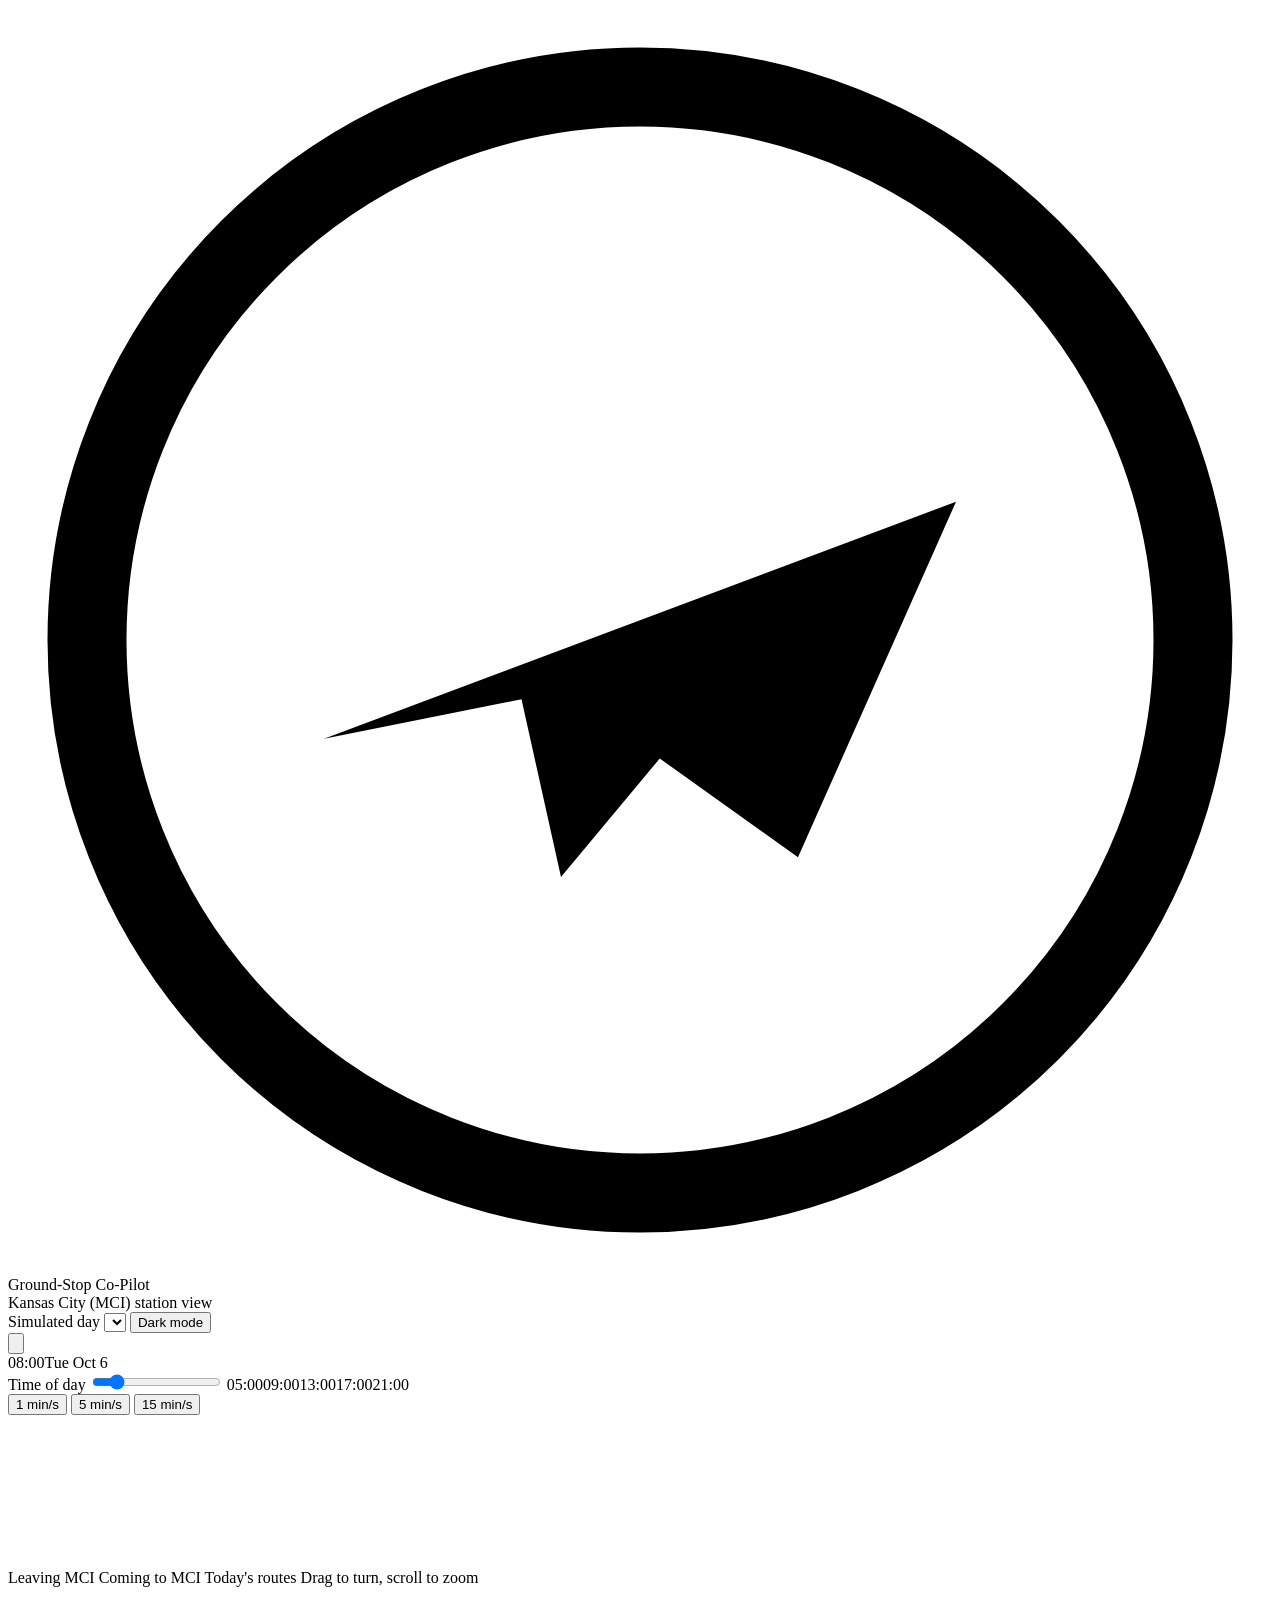
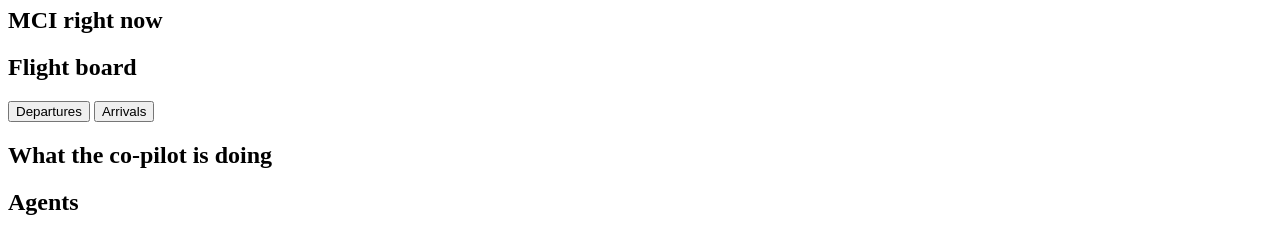
==== frontend/index.html @ 4ee426e0 "Front end step 0: command map on a normal day Read-only API (FastAPI) serving one simulated day, and" ====
<!doctype html>
<html lang="en">
<head>
<meta charset="utf-8">
<meta name="viewport" content="width=device-width, initial-scale=1">
<title>Ground-Stop Co-Pilot</title>
<link rel="preconnect" href="https://fonts.googleapis.com">
<link rel="stylesheet" href="https://fonts.googleapis.com/css2?family=Atkinson+Hyperlegible:wght@400;700&family=Barlow+Semi+Condensed:wght@500;600;700&display=swap">
<link rel="stylesheet" href="/styles.css">
<script>
  try { const s = localStorage.getItem('gsc-theme'); if (s) document.documentElement.dataset.theme = s; } catch (e) {}
</script>
</head>
<body>
<header class="topbar">
  <div class="brand">
    <svg class="brand-mark" viewBox="0 0 32 32" aria-hidden="true"><circle cx="16" cy="16" r="14" fill="none" stroke="currentColor" stroke-width="2"/><path d="M8 18.5l16-6-4 9-3.5-2.5-2.5 3-1-4.5z" fill="currentColor"/></svg>
    <div>
      <div class="brand-name">Ground-Stop Co-Pilot</div>
      <div class="brand-sub">Kansas City (MCI) station view</div>
    </div>
  </div>
  <div class="topbar-right">
    <label class="field">
      <span class="field-label">Simulated day</span>
      <select id="run"></select>
    </label>
    <button id="theme" class="btn ghost" type="button" aria-label="Switch between light and dark mode">Dark mode</button>
  </div>
</header>

<section class="playbar" aria-label="Replay controls">
  <button id="play" class="btn primary play" type="button" aria-label="Play">
    <svg id="play-icon" viewBox="0 0 24 24" aria-hidden="true"><path d="M8 5v14l11-7z" fill="currentColor"/></svg>
  </button>
  <div class="clock"><span id="clock">08:00</span><span class="clock-sub" id="date">Tue Oct 6</span></div>
  <label class="slider">
    <span class="sr-only">Time of day</span>
    <input id="time" type="range" min="300" max="1439" step="1" value="480">
    <span class="ticks" aria-hidden="true"><span>05:00</span><span>09:00</span><span>13:00</span><span>17:00</span><span>21:00</span></span>
  </label>
  <div class="speed" role="group" aria-label="Replay speed">
    <button class="btn chip" data-speed="1" type="button">1 min/s</button>
    <button class="btn chip active" data-speed="5" type="button">5 min/s</button>
    <button class="btn chip" data-speed="15" type="button">15 min/s</button>
  </div>
</section>

<main class="layout">
  <section class="card map-card" aria-label="Network map">
    <div class="map-status" id="status-chips"></div>
    <canvas id="map" aria-label="Map of today's flights to and from Kansas City" role="img"></canvas>
    <div id="tooltip" class="tooltip" hidden></div>
    <div class="map-legend">
      <span><i class="lg lg-out"></i>Leaving MCI</span>
      <span><i class="lg lg-in"></i>Coming to MCI</span>
      <span><i class="lg lg-route"></i>Today's routes</span>
      <span class="hint">Drag to turn, scroll to zoom</span>
    </div>
  </section>

  <aside class="side">
    <section class="card" aria-label="MCI right now">
      <h2>MCI right now</h2>
      <div class="stats" id="stats"></div>
    </section>
    <section class="card board-card" aria-label="Flight board">
      <div class="board-head">
        <h2>Flight board</h2>
        <div class="tabs" role="tablist">
          <button class="tab active" role="tab" aria-selected="true" data-board="dep" type="button">Departures</button>
          <button class="tab" role="tab" aria-selected="false" data-board="arr" type="button">Arrivals</button>
        </div>
      </div>
      <div class="board-wrap"><table class="board" id="board"></table></div>
    </section>
  </aside>

  <section class="card feed-card" aria-label="Co-pilot activity">
    <div class="feed-head">
      <h2>What the co-pilot is doing</h2>
      <span class="muted" id="queue-note"></span>
    </div>
    <ol class="feed" id="feed"></ol>
  </section>

  <section class="card agents-card" aria-label="Agents">
    <h2>Agents</h2>
    <div class="agents" id="agents"></div>
  </section>
</main>

<script type="module" src="/app.js"></script>
</body>
</html>
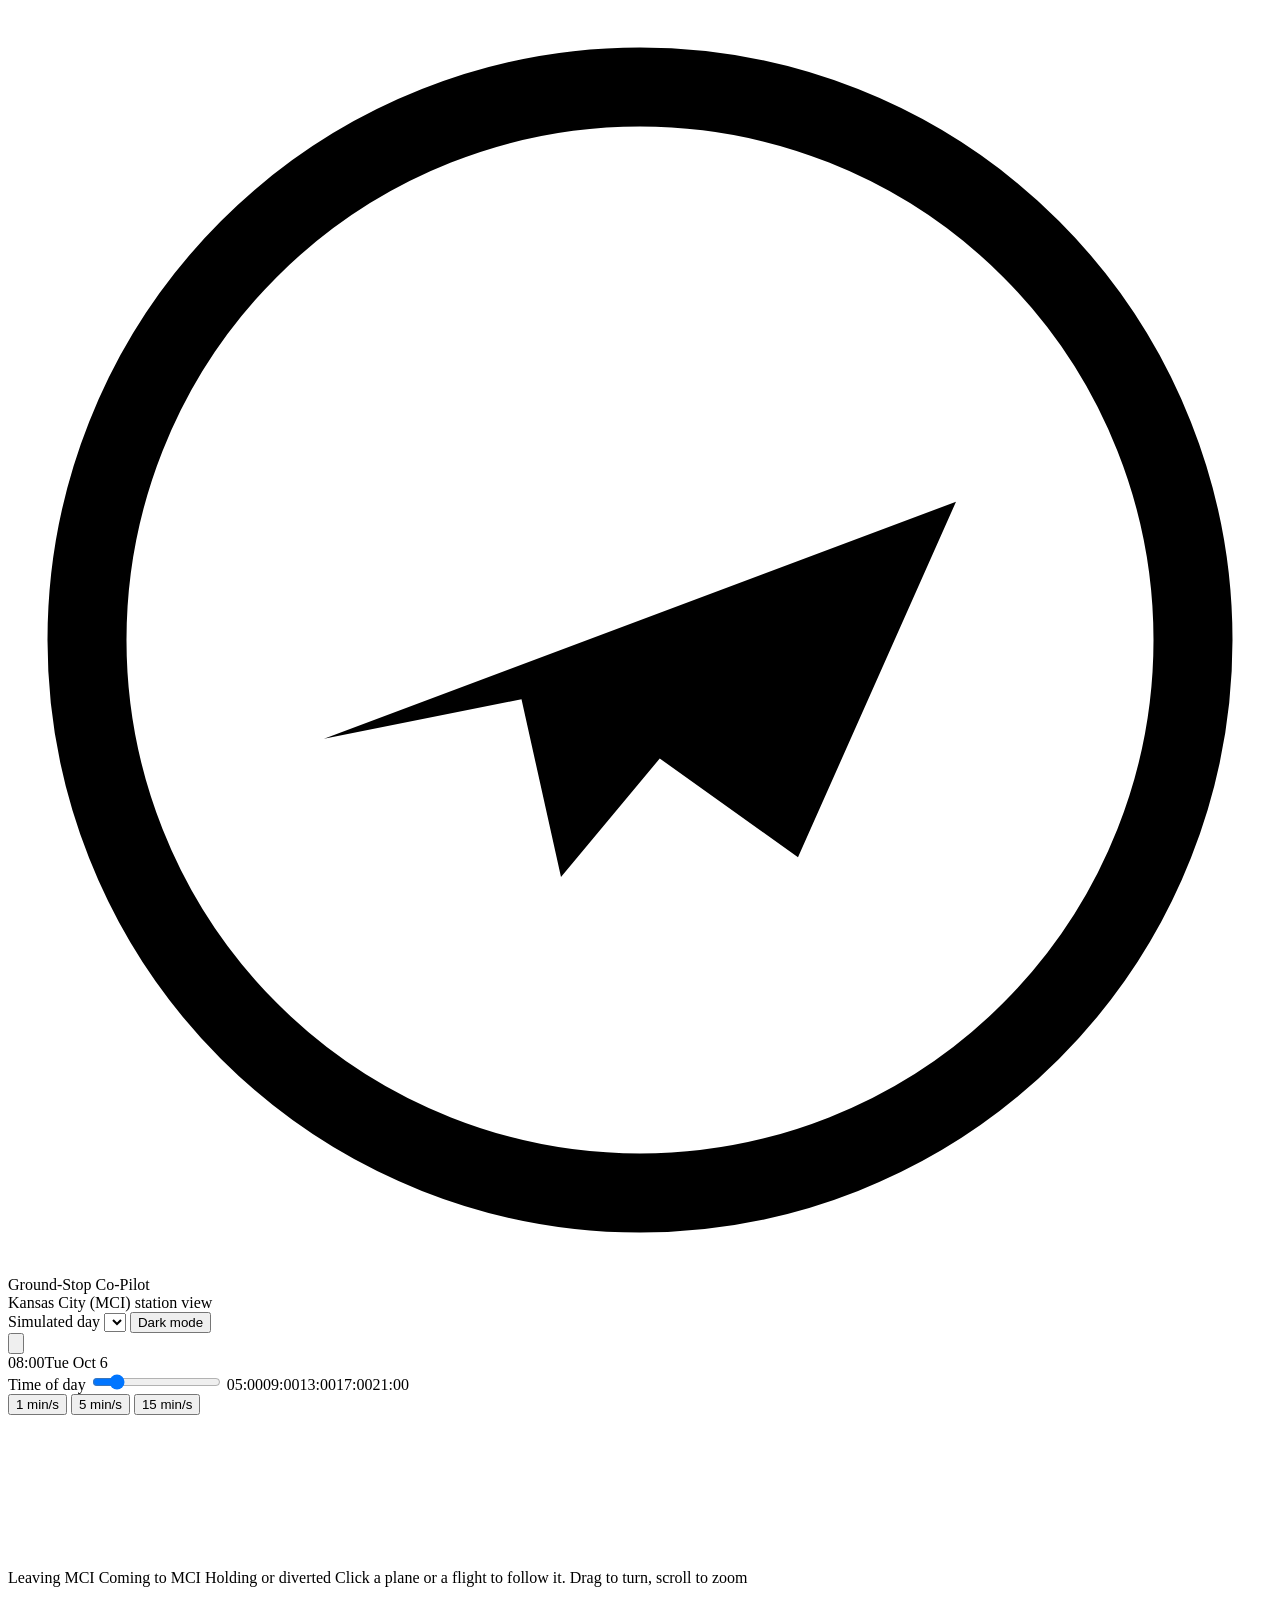
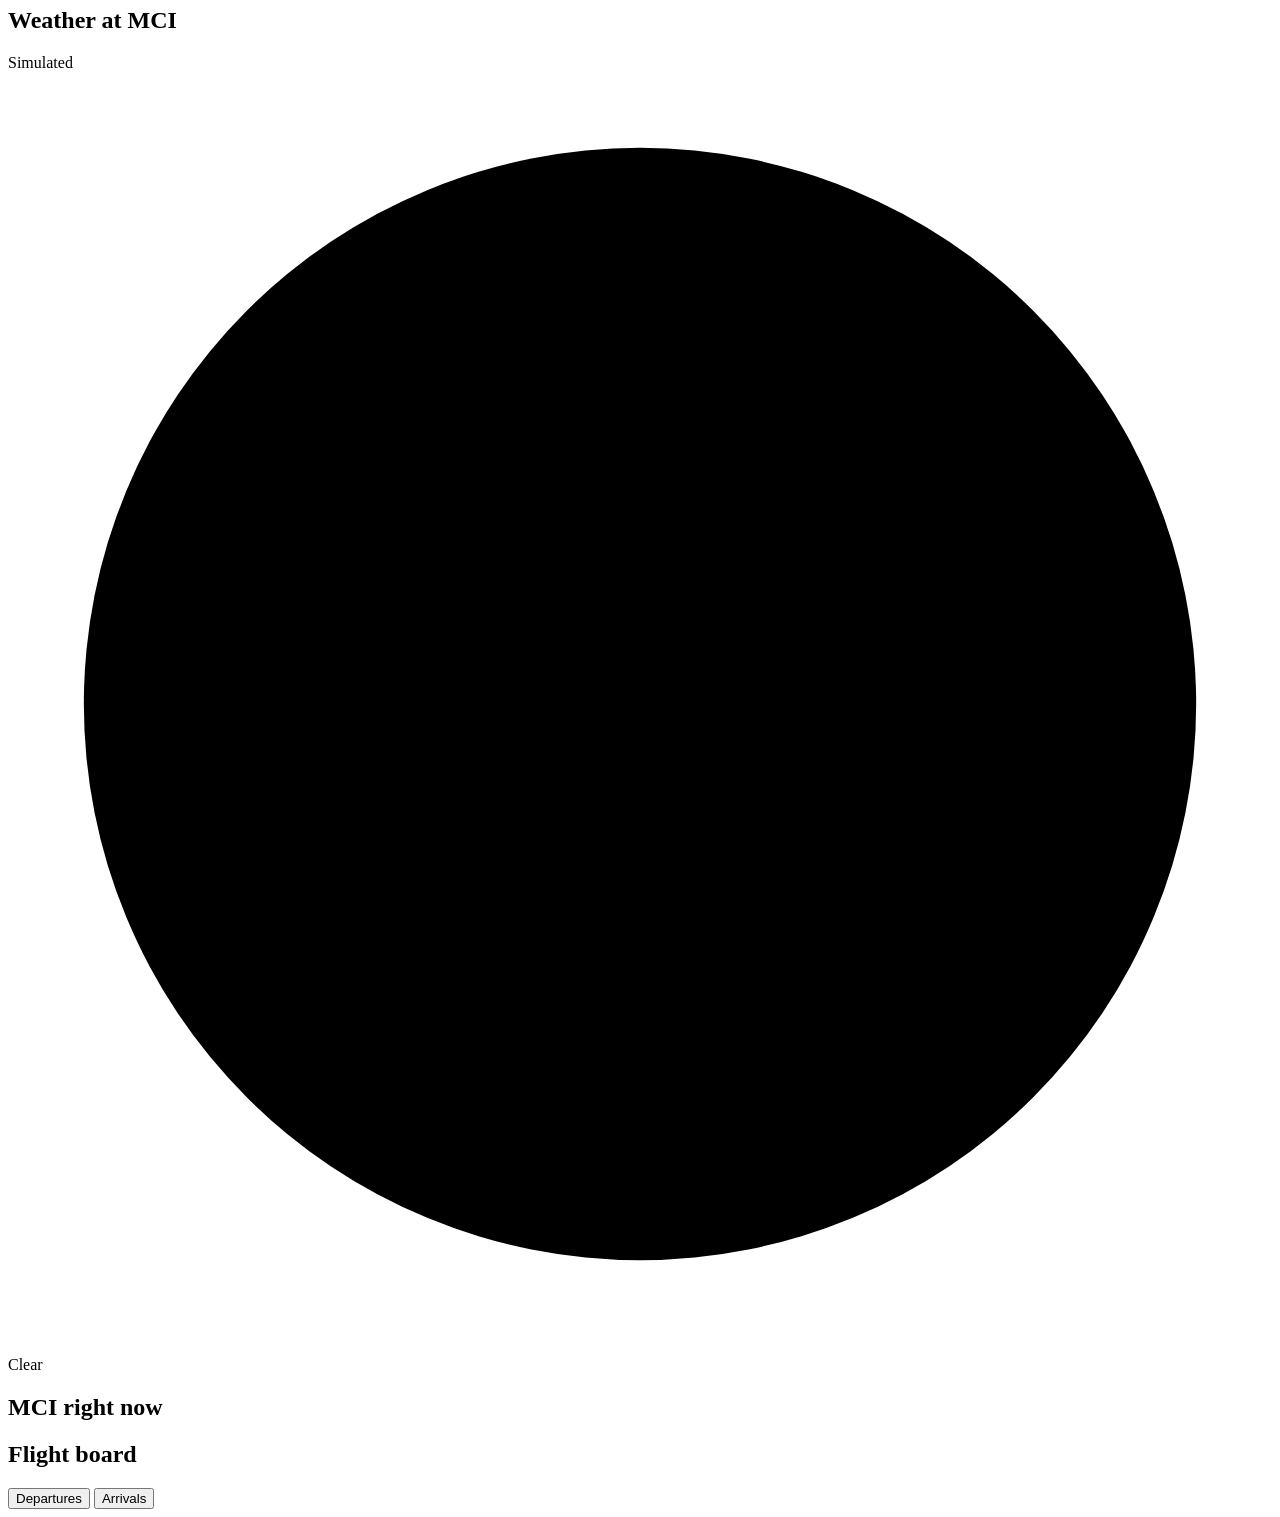
==== commit f735b781: "Front end steps 0 fixes and 1-2: storm arrives, Situation's picture, flight tracker - Remove the act" ====
--- a/frontend/index.html
+++ b/frontend/index.html
@@ -46,20 +46,51 @@
   </div>
 </section>
 
+<section id="alert" class="alert" aria-live="polite" hidden></section>
+
 <main class="layout">
   <section class="card map-card" aria-label="Network map">
-    <div class="map-status" id="status-chips"></div>
+    <div class="map-top">
+      <div class="map-status" id="status-chips"></div>
+      <div class="agent-strip" id="agent-strip" aria-label="Co-pilot agents"></div>
+    </div>
     <canvas id="map" aria-label="Map of today's flights to and from Kansas City" role="img"></canvas>
     <div id="tooltip" class="tooltip" hidden></div>
+    <div id="tracker" class="tracker" aria-live="polite" hidden></div>
     <div class="map-legend">
       <span><i class="lg lg-out"></i>Leaving MCI</span>
       <span><i class="lg lg-in"></i>Coming to MCI</span>
-      <span><i class="lg lg-route"></i>Today's routes</span>
-      <span class="hint">Drag to turn, scroll to zoom</span>
+      <span><i class="lg lg-warn"></i>Holding or diverted</span>
+      <span class="hint">Click a plane or a flight to follow it. Drag to turn, scroll to zoom</span>
     </div>
   </section>
 
   <aside class="side">
+    <section class="card wx-card" id="wx-card" aria-label="Weather at MCI">
+      <div class="card-head">
+        <h2>Weather at MCI</h2>
+        <span class="tag" title="The simulator has no weather readings. This picture follows the day's events only, and no agent uses it.">Simulated</span>
+      </div>
+      <div class="wx-body">
+        <svg id="wx-dial" class="wx-dial" viewBox="0 0 100 100" role="img" aria-label="Wind direction">
+          <circle cx="50" cy="50" r="44" class="dial-ring"/>
+          <g class="dial-ticks">
+            <path d="M50 8v8M50 84v8M8 50h8M84 50h8"/>
+          </g>
+          <text x="50" y="27" class="dial-n">N</text>
+          <text x="76" y="54" class="dial-l">E</text>
+          <text x="50" y="81" class="dial-l">S</text>
+          <text x="24" y="54" class="dial-l">W</text>
+          <g id="wx-arrow"><path class="dial-arrow" d="M50 18l9 22h-6v32h-6V40h-6z"/></g>
+          <circle cx="50" cy="50" r="4" class="dial-hub"/>
+        </svg>
+        <div class="wx-text">
+          <p class="wx-cond" id="wx-cond">Clear</p>
+          <p class="wx-trend" id="wx-trend"></p>
+          <dl class="wx-facts" id="wx-facts"></dl>
+        </div>
+      </div>
+    </section>
     <section class="card" aria-label="MCI right now">
       <h2>MCI right now</h2>
       <div class="stats" id="stats"></div>
@@ -75,19 +106,6 @@
       <div class="board-wrap"><table class="board" id="board"></table></div>
     </section>
   </aside>
-
-  <section class="card feed-card" aria-label="Co-pilot activity">
-    <div class="feed-head">
-      <h2>What the co-pilot is doing</h2>
-      <span class="muted" id="queue-note"></span>
-    </div>
-    <ol class="feed" id="feed"></ol>
-  </section>
-
-  <section class="card agents-card" aria-label="Agents">
-    <h2>Agents</h2>
-    <div class="agents" id="agents"></div>
-  </section>
 </main>
 
 <script type="module" src="/app.js"></script>
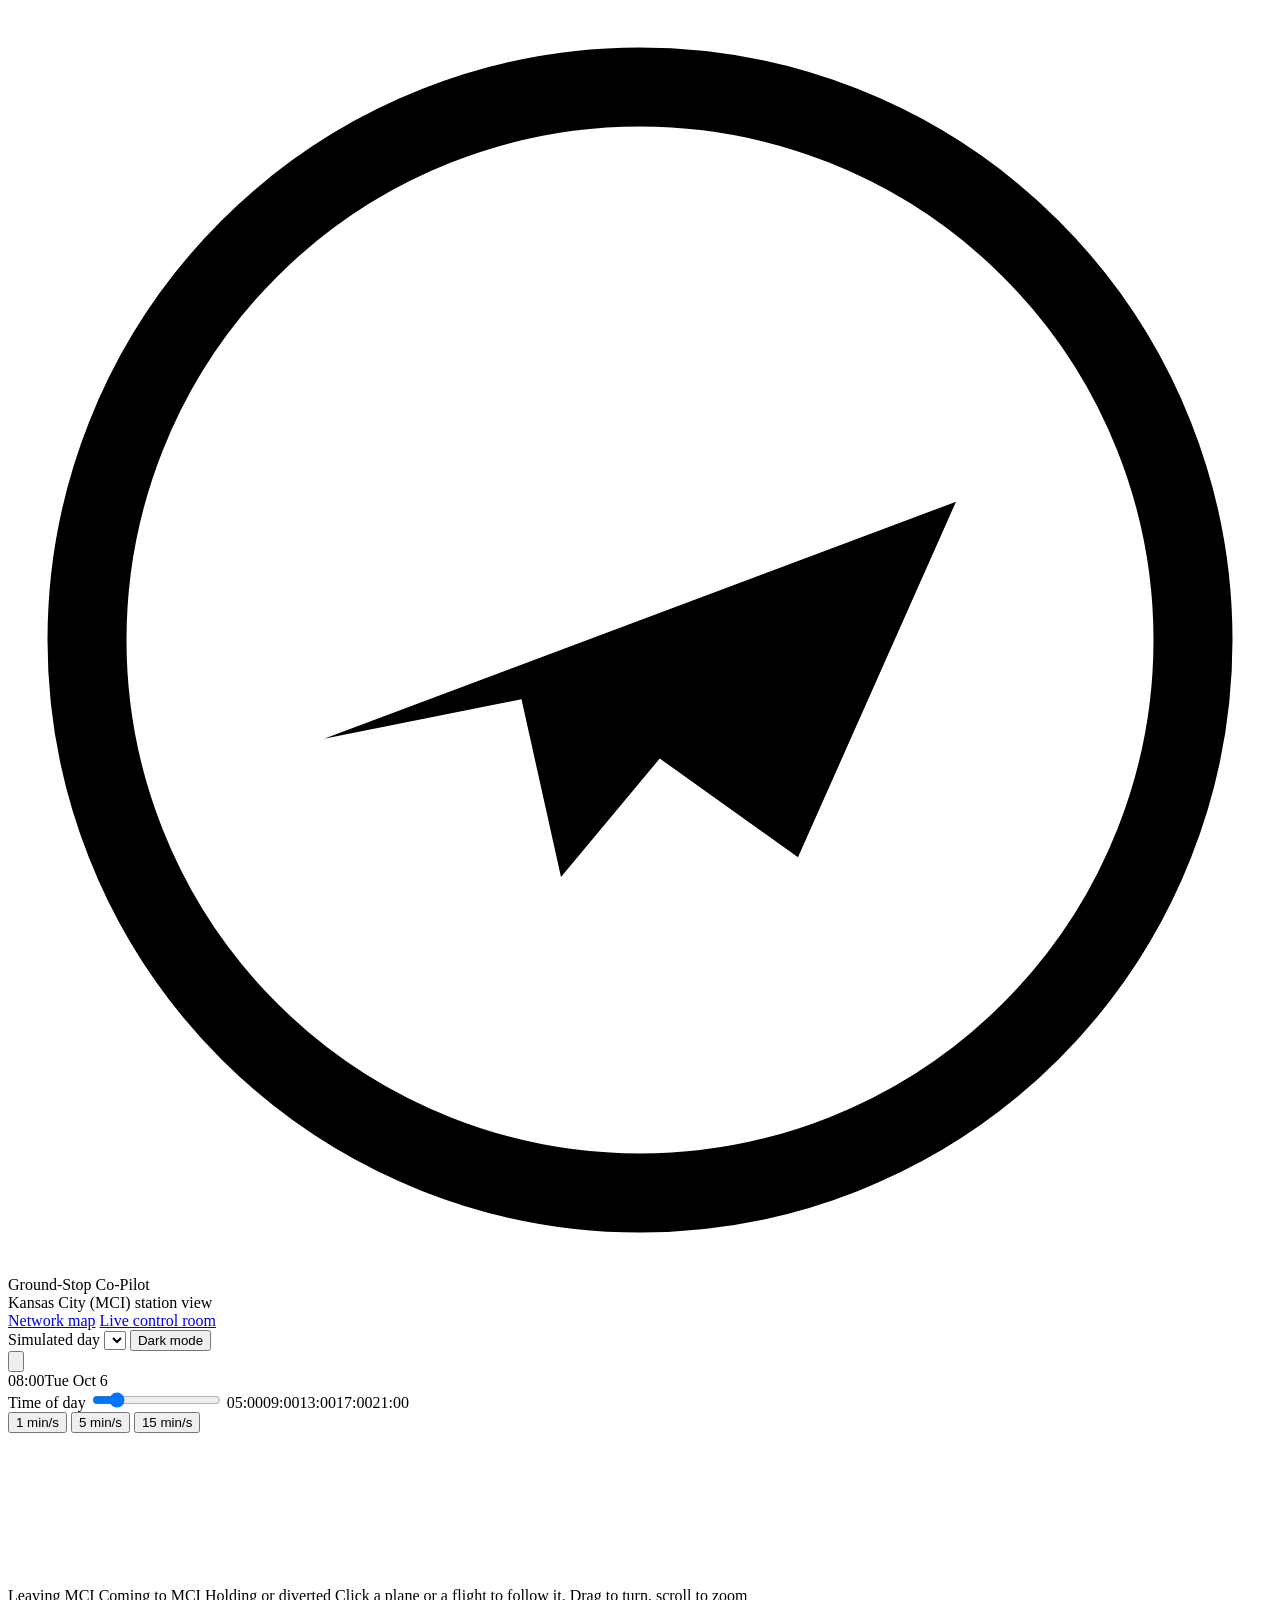
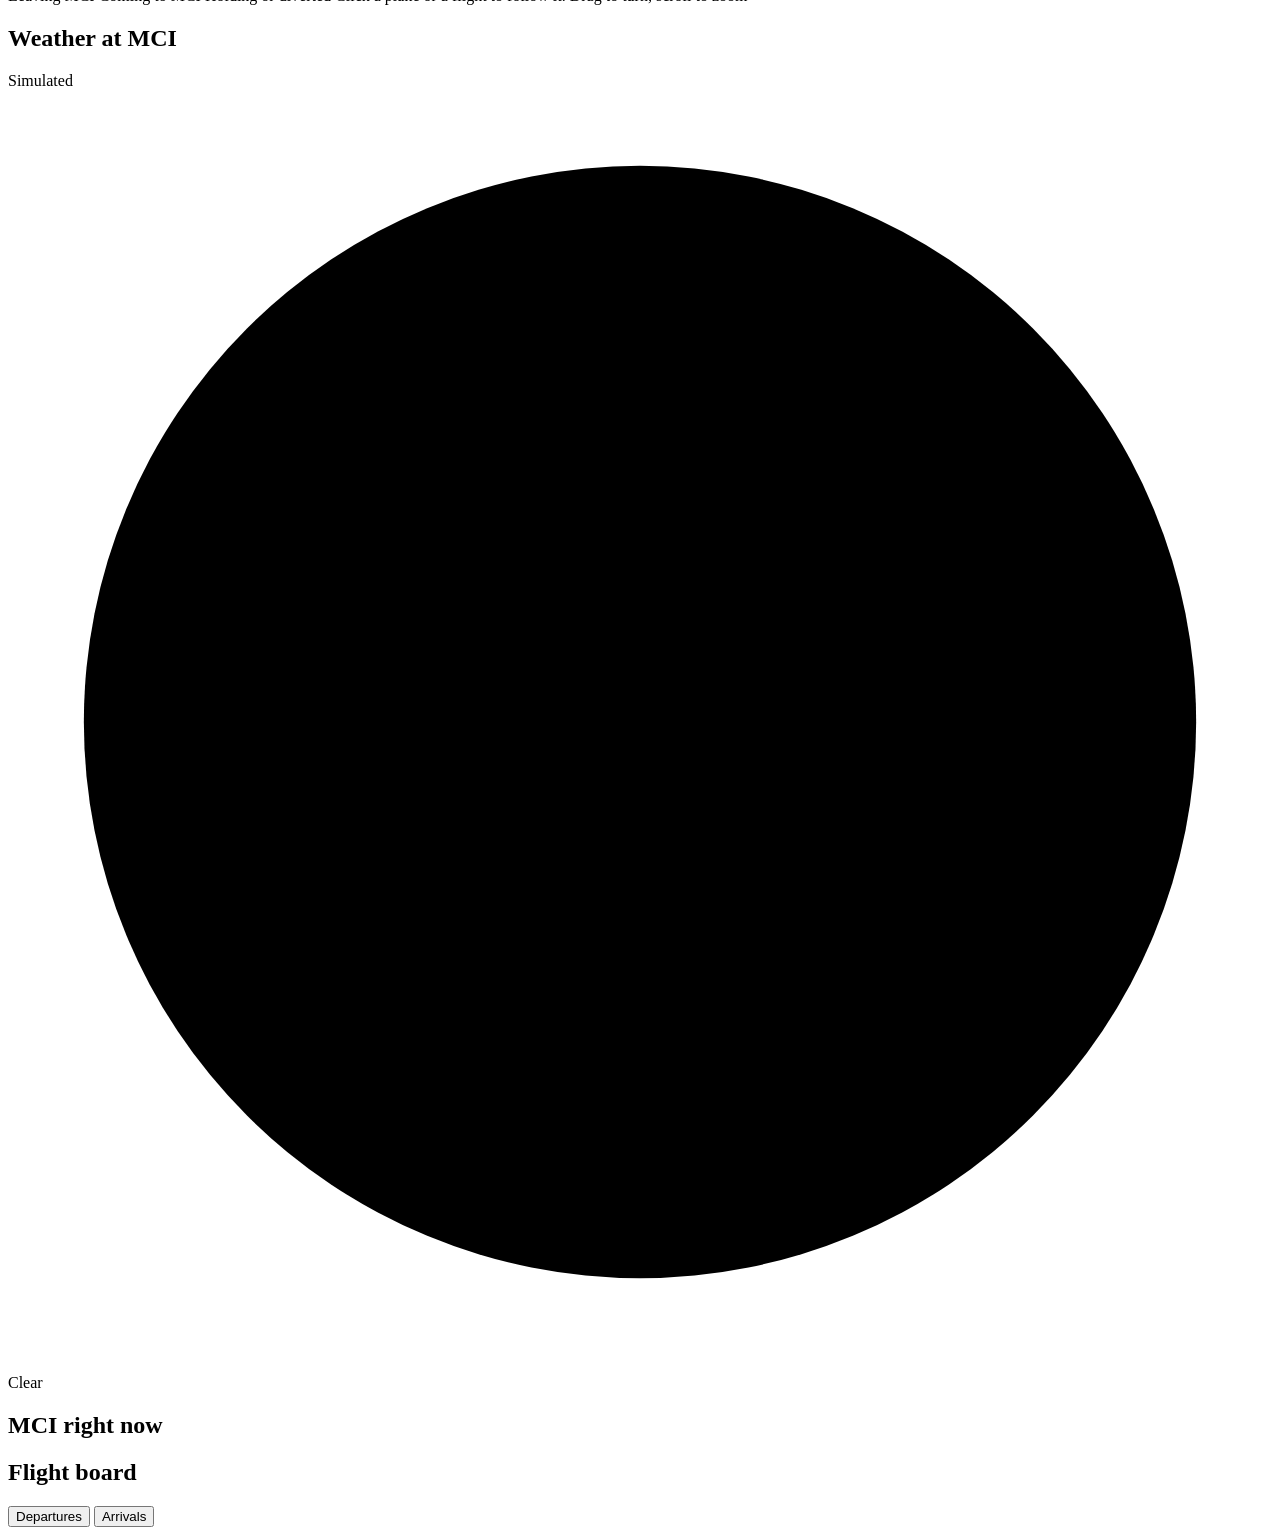
==== commit 49433598: "Live control room: human-in-the-loop page (front end) - live.html: start a day, priority queue, deci" ====
--- a/frontend/index.html
+++ b/frontend/index.html
@@ -7,6 +7,7 @@
 <link rel="preconnect" href="https://fonts.googleapis.com">
 <link rel="stylesheet" href="https://fonts.googleapis.com/css2?family=Atkinson+Hyperlegible:wght@400;700&family=Barlow+Semi+Condensed:wght@500;600;700&display=swap">
 <link rel="stylesheet" href="/styles.css">
+<link rel="stylesheet" href="/live.css">
 <script>
   try { const s = localStorage.getItem('gsc-theme'); if (s) document.documentElement.dataset.theme = s; } catch (e) {}
 </script>
@@ -20,6 +21,10 @@
       <div class="brand-sub">Kansas City (MCI) station view</div>
     </div>
   </div>
+  <nav class="pages" aria-label="Pages">
+    <a href="/" aria-current="page">Network map</a>
+    <a href="/live.html">Live control room</a>
+  </nav>
   <div class="topbar-right">
     <label class="field">
       <span class="field-label">Simulated day</span>
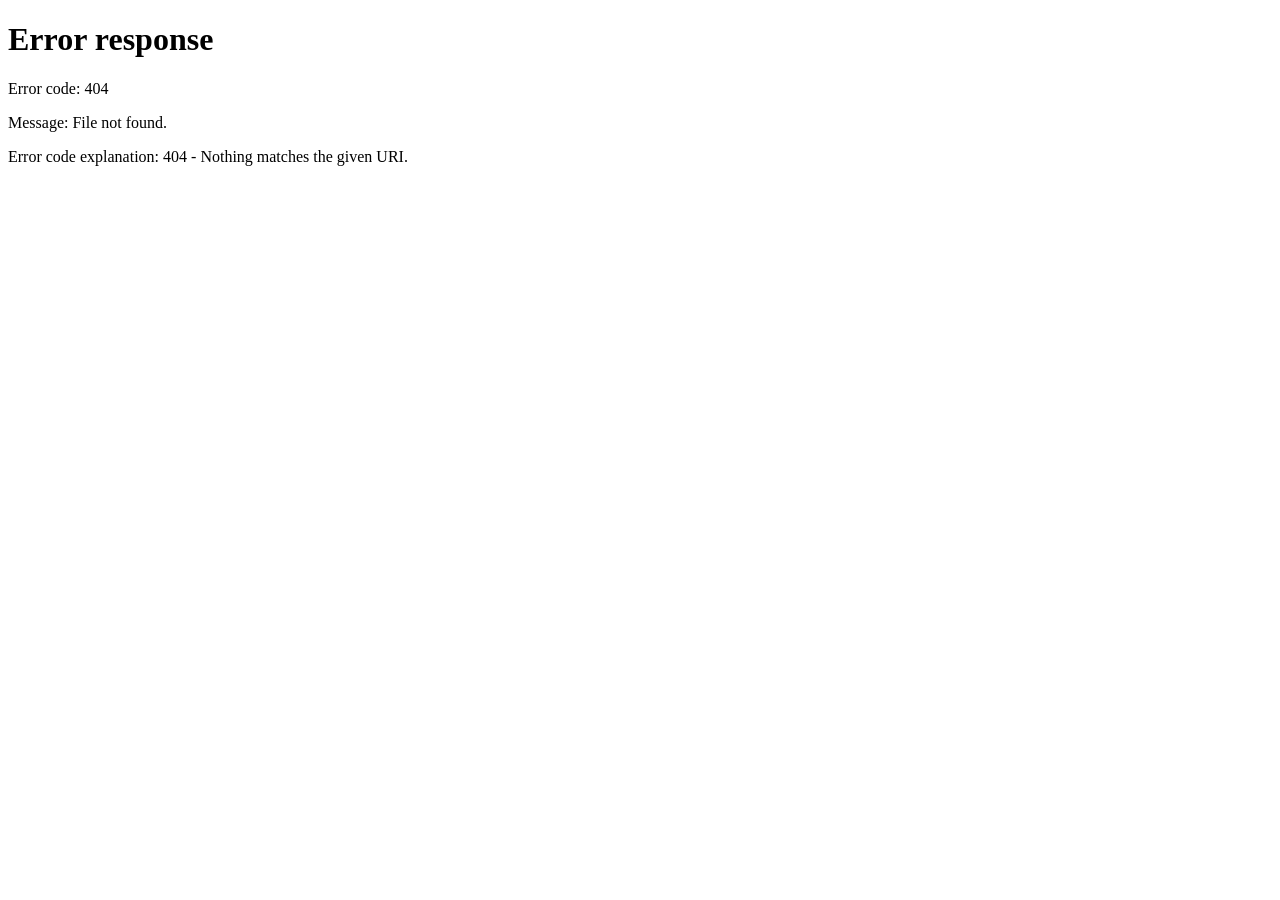
==== commit 7230b49b: "One app: MCI Ops Co-Pilot - Operations tab replaces the separate map page: map with storm, rain and " ====
--- a/frontend/index.html
+++ b/frontend/index.html
@@ -2,117 +2,8 @@
 <html lang="en">
 <head>
 <meta charset="utf-8">
-<meta name="viewport" content="width=device-width, initial-scale=1">
-<title>Ground-Stop Co-Pilot</title>
-<link rel="preconnect" href="https://fonts.googleapis.com">
-<link rel="stylesheet" href="https://fonts.googleapis.com/css2?family=Atkinson+Hyperlegible:wght@400;700&family=Barlow+Semi+Condensed:wght@500;600;700&display=swap">
-<link rel="stylesheet" href="/styles.css">
-<link rel="stylesheet" href="/live.css">
-<script>
-  try { const s = localStorage.getItem('gsc-theme'); if (s) document.documentElement.dataset.theme = s; } catch (e) {}
-</script>
+<meta http-equiv="refresh" content="0; url=/live.html">
+<title>MCI Ops Co-Pilot</title>
 </head>
-<body>
-<header class="topbar">
-  <div class="brand">
-    <svg class="brand-mark" viewBox="0 0 32 32" aria-hidden="true"><circle cx="16" cy="16" r="14" fill="none" stroke="currentColor" stroke-width="2"/><path d="M8 18.5l16-6-4 9-3.5-2.5-2.5 3-1-4.5z" fill="currentColor"/></svg>
-    <div>
-      <div class="brand-name">Ground-Stop Co-Pilot</div>
-      <div class="brand-sub">Kansas City (MCI) station view</div>
-    </div>
-  </div>
-  <nav class="pages" aria-label="Pages">
-    <a href="/" aria-current="page">Network map</a>
-    <a href="/live.html">Live control room</a>
-  </nav>
-  <div class="topbar-right">
-    <label class="field">
-      <span class="field-label">Simulated day</span>
-      <select id="run"></select>
-    </label>
-    <button id="theme" class="btn ghost" type="button" aria-label="Switch between light and dark mode">Dark mode</button>
-  </div>
-</header>
-
-<section class="playbar" aria-label="Replay controls">
-  <button id="play" class="btn primary play" type="button" aria-label="Play">
-    <svg id="play-icon" viewBox="0 0 24 24" aria-hidden="true"><path d="M8 5v14l11-7z" fill="currentColor"/></svg>
-  </button>
-  <div class="clock"><span id="clock">08:00</span><span class="clock-sub" id="date">Tue Oct 6</span></div>
-  <label class="slider">
-    <span class="sr-only">Time of day</span>
-    <input id="time" type="range" min="300" max="1439" step="1" value="480">
-    <span class="ticks" aria-hidden="true"><span>05:00</span><span>09:00</span><span>13:00</span><span>17:00</span><span>21:00</span></span>
-  </label>
-  <div class="speed" role="group" aria-label="Replay speed">
-    <button class="btn chip" data-speed="1" type="button">1 min/s</button>
-    <button class="btn chip active" data-speed="5" type="button">5 min/s</button>
-    <button class="btn chip" data-speed="15" type="button">15 min/s</button>
-  </div>
-</section>
-
-<section id="alert" class="alert" aria-live="polite" hidden></section>
-
-<main class="layout">
-  <section class="card map-card" aria-label="Network map">
-    <div class="map-top">
-      <div class="map-status" id="status-chips"></div>
-      <div class="agent-strip" id="agent-strip" aria-label="Co-pilot agents"></div>
-    </div>
-    <canvas id="map" aria-label="Map of today's flights to and from Kansas City" role="img"></canvas>
-    <div id="tooltip" class="tooltip" hidden></div>
-    <div id="tracker" class="tracker" aria-live="polite" hidden></div>
-    <div class="map-legend">
-      <span><i class="lg lg-out"></i>Leaving MCI</span>
-      <span><i class="lg lg-in"></i>Coming to MCI</span>
-      <span><i class="lg lg-warn"></i>Holding or diverted</span>
-      <span class="hint">Click a plane or a flight to follow it. Drag to turn, scroll to zoom</span>
-    </div>
-  </section>
-
-  <aside class="side">
-    <section class="card wx-card" id="wx-card" aria-label="Weather at MCI">
-      <div class="card-head">
-        <h2>Weather at MCI</h2>
-        <span class="tag" title="The simulator has no weather readings. This picture follows the day's events only, and no agent uses it.">Simulated</span>
-      </div>
-      <div class="wx-body">
-        <svg id="wx-dial" class="wx-dial" viewBox="0 0 100 100" role="img" aria-label="Wind direction">
-          <circle cx="50" cy="50" r="44" class="dial-ring"/>
-          <g class="dial-ticks">
-            <path d="M50 8v8M50 84v8M8 50h8M84 50h8"/>
-          </g>
-          <text x="50" y="27" class="dial-n">N</text>
-          <text x="76" y="54" class="dial-l">E</text>
-          <text x="50" y="81" class="dial-l">S</text>
-          <text x="24" y="54" class="dial-l">W</text>
-          <g id="wx-arrow"><path class="dial-arrow" d="M50 18l9 22h-6v32h-6V40h-6z"/></g>
-          <circle cx="50" cy="50" r="4" class="dial-hub"/>
-        </svg>
-        <div class="wx-text">
-          <p class="wx-cond" id="wx-cond">Clear</p>
-          <p class="wx-trend" id="wx-trend"></p>
-          <dl class="wx-facts" id="wx-facts"></dl>
-        </div>
-      </div>
-    </section>
-    <section class="card" aria-label="MCI right now">
-      <h2>MCI right now</h2>
-      <div class="stats" id="stats"></div>
-    </section>
-    <section class="card board-card" aria-label="Flight board">
-      <div class="board-head">
-        <h2>Flight board</h2>
-        <div class="tabs" role="tablist">
-          <button class="tab active" role="tab" aria-selected="true" data-board="dep" type="button">Departures</button>
-          <button class="tab" role="tab" aria-selected="false" data-board="arr" type="button">Arrivals</button>
-        </div>
-      </div>
-      <div class="board-wrap"><table class="board" id="board"></table></div>
-    </section>
-  </aside>
-</main>
-
-<script type="module" src="/app.js"></script>
-</body>
+<body><p><a href="/live.html">Open the MCI Ops Co-Pilot</a></p></body>
 </html>
